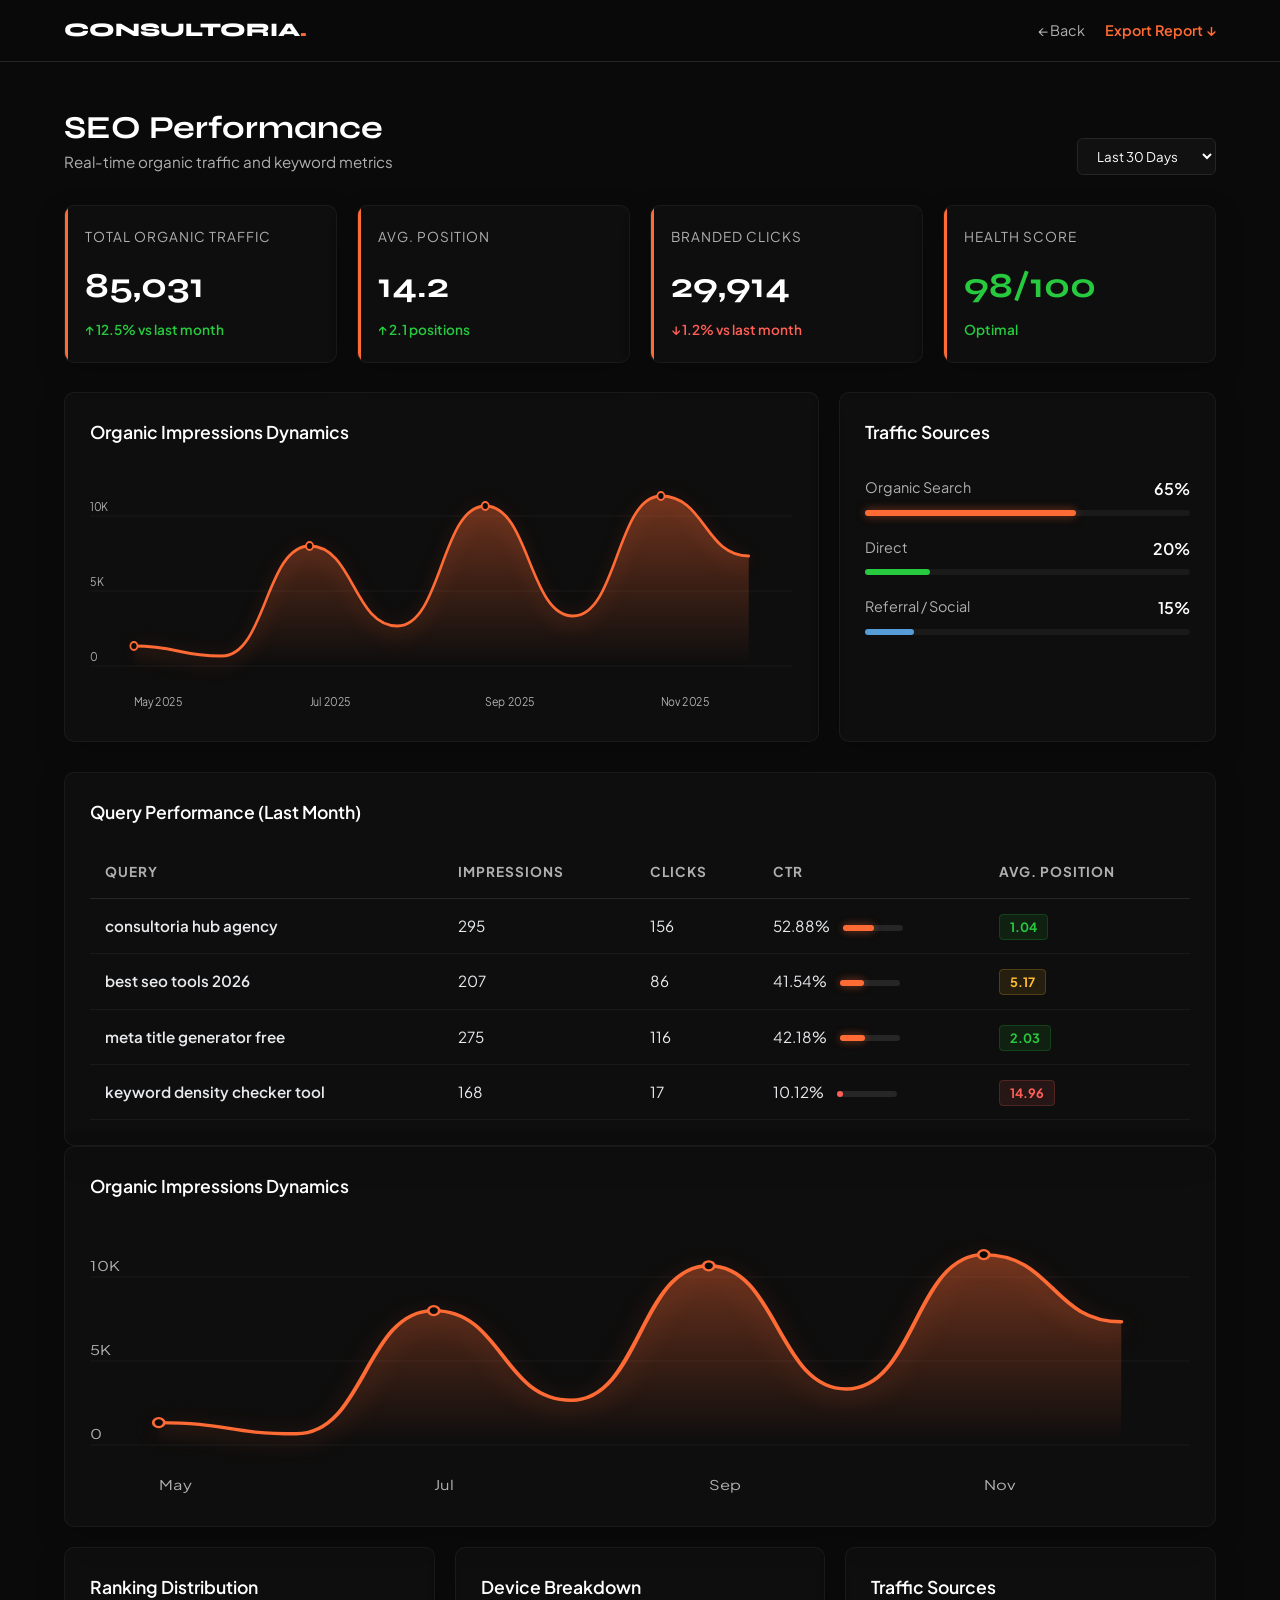
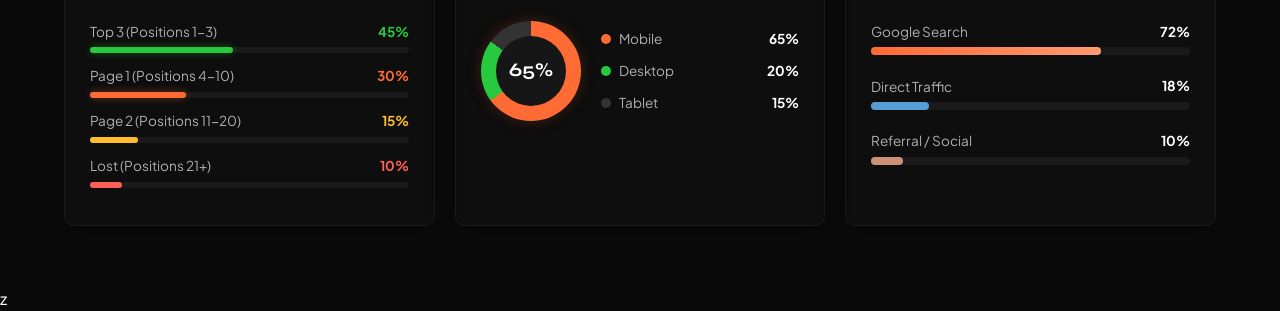
==== public/dashboards/seo-performance/index.html @ 262036cd "1. Cursor Update 2. Dashboard Added" ====
<!DOCTYPE html>
<html lang="en">
<head>
    <meta charset="UTF-8">
    <meta name="viewport" content="width=device-width, initial-scale=1.0">
    <title>SEO Performance Dashboard | Consultoria Tools</title>
    
    <link rel="preconnect" href="https://fonts.googleapis.com">
    <link rel="preconnect" href="https://fonts.gstatic.com" crossorigin>
    <link href="https://fonts.googleapis.com/css2?family=Plus+Jakarta+Sans:wght@400;500;600;700&family=Syne:wght@600;700;800&display=swap" rel="stylesheet">
    
    <link rel="stylesheet" href="../../css/global.css">
    
    <style>
        body { padding-top: 80px; background-color: var(--bg-dark); }
        
        /* Dashboard Nav Override */
        .tool-nav {
            position: fixed; top: 0; left: 0; width: 100%;
            padding: 15px 5%; background: rgba(10, 10, 10, 0.95);
            border-bottom: 1px solid var(--border-color);
            z-index: 1000; display: flex; justify-content: space-between; align-items: center;
        }
        .tool-nav .logo { font-family: var(--font-heading); font-size: 1.2rem; font-weight: 800; }
        .tool-nav .logo span { color: var(--primary); }
        
        /* Dashboard Layout */
        .dash-container {
            max-width: 1400px; margin: 0 auto; padding: 30px 5%;
        }
        
        .dash-header { display: flex; justify-content: space-between; align-items: flex-end; margin-bottom: 30px; }
        .dash-header h1 { font-size: 2rem; margin-bottom: 5px; }
        .dash-header p { color: var(--text-sec); font-size: 0.95rem; }
        .date-picker { background: rgba(22,22,22,0.6); border: 1px solid var(--border-color); color: var(--text-main); padding: 8px 15px; border-radius: 6px; font-family: var(--font-body); outline: none; }

        /* KPI Cards */
        .kpi-grid { display: grid; grid-template-columns: repeat(4, 1fr); gap: 20px; margin-bottom: 30px; }
        .kpi-card {
            background: rgba(22, 22, 22, 0.4); backdrop-filter: blur(10px);
            border: 1px solid rgba(255,255,255,0.05); border-radius: 10px;
            padding: 20px; box-shadow: 0 10px 30px rgba(0,0,0,0.2);
            position: relative; overflow: hidden;
        }
        .kpi-card::before { content: ''; position: absolute; top: 0; left: 0; width: 3px; height: 100%; background: var(--primary); }
        .kpi-title { color: var(--text-sec); font-size: 0.85rem; text-transform: uppercase; letter-spacing: 1px; margin-bottom: 10px; }
        .kpi-value { font-size: 2.2rem; font-family: var(--font-heading); font-weight: 700; color: #fff; }
        .kpi-trend { font-size: 0.85rem; font-weight: 600; margin-top: 5px; display: inline-block; }
        .trend-up { color: #27c93f; }
        .trend-down { color: #ff5f56; }

        /* Charts Grid */
        .charts-grid { display: grid; grid-template-columns: 2fr 1fr; gap: 20px; margin-bottom: 30px; }
        .dash-panel {
            background: rgba(22, 22, 22, 0.4); backdrop-filter: blur(10px);
            border: 1px solid rgba(255,255,255,0.05); border-radius: 10px;
            padding: 25px; box-shadow: 0 10px 30px rgba(0,0,0,0.2);
        }
        .panel-title { font-size: 1.1rem; font-weight: 600; margin-bottom: 20px; color: #fff; }

        /* Pure CSS/SVG Chart */
        .svg-chart-container { width: 100%; height: 250px; position: relative; }
        .chart-svg { width: 100%; height: 100%; overflow: visible; }
        .chart-area { fill: url(#orangeGradient); animation: fadeIn 2s ease-out; }
        .chart-line { fill: none; stroke: var(--primary); stroke-width: 3; stroke-linecap: round; stroke-linejoin: round; filter: drop-shadow(0 5px 10px rgba(255,107,53,0.4)); }
        .chart-point { fill: #0a0a0a; stroke: var(--primary); stroke-width: 2; transition: all 0.3s; cursor: pointer; }
        .chart-point:hover { fill: var(--primary); r: 6; }
        
        .chart-grid-line { stroke: rgba(255,255,255,0.05); stroke-width: 1; }
        .chart-label { fill: var(--text-sec); font-size: 12px; font-family: var(--font-body); }

        /* Data Table (Inspired by PDF) */
        .table-responsive { overflow-x: auto; }
        .data-table { width: 100%; border-collapse: collapse; text-align: left; }
        .data-table th { padding: 15px; color: var(--text-sec); font-size: 0.85rem; text-transform: uppercase; letter-spacing: 1px; border-bottom: 1px solid rgba(255,255,255,0.1); }
        .data-table td { padding: 15px; border-bottom: 1px solid rgba(255,255,255,0.05); font-size: 0.95rem; color: #E8EAED; }
        .data-table tr:hover td { background: rgba(255,255,255,0.02); }
        
        .query-name { font-weight: 600; color: #fff; }
        .ctr-bar-bg { width: 60px; height: 6px; background: rgba(255,255,255,0.1); border-radius: 10px; display: inline-block; margin-left: 10px; vertical-align: middle; }
        .ctr-bar-fill { height: 100%; background: var(--primary); border-radius: 10px; box-shadow: 0 0 8px rgba(255,107,53,0.5); }
        .pos-badge { padding: 4px 10px; border-radius: 4px; font-size: 0.8rem; font-weight: 700; background: rgba(39, 201, 63, 0.1); color: #27c93f; border: 1px solid rgba(39, 201, 63, 0.2); }

        @keyframes fadeIn { from { opacity: 0; transform: translateY(10px); } to { opacity: 1; transform: translateY(0); } }

        @media (max-width: 1024px) {
            .kpi-grid { grid-template-columns: repeat(2, 1fr); }
            .charts-grid { grid-template-columns: 1fr; }
        }
        @media (max-width: 768px) {
            .kpi-grid { grid-template-columns: 1fr; }
            .dash-header { flex-direction: column; align-items: flex-start; gap: 15px; }
        }

        /* Force instant load for dashboard - Overrides global fade-up */
.fade-up {
    opacity: 1 !important;
    transform: translateY(0) !important;
    animation: none !important;
    transition: none !important;
}
    </style>
</head>
<body>

    <nav class="tool-nav">
        <a href="../../index.html" class="logo">CONSULTORIA<span>.</span></a>
        <div style="display: flex; gap: 20px;">
            <a href="../../index.html" style="color: var(--text-sec); font-size: 0.9rem;">← Back</a>
            <a href="#" style="color: var(--primary); font-size: 0.9rem; font-weight: 600;">Export Report ↓</a>
        </div>
    </nav>

    <div class="dash-container fade-up">
        
        <div class="dash-header">
            <div>
                <h1>SEO Performance</h1>
                <p>Real-time organic traffic and keyword metrics</p>
            </div>
            <select class="date-picker">
                <option>Last 30 Days</option>
                <option>Last 3 Months</option>
                <option>Year to Date</option>
            </select>
        </div>

        <div class="kpi-grid">
            <div class="kpi-card fade-up" style="animation-delay: 0.1s;">
                <div class="kpi-title">Total Organic Traffic</div>
                <div class="kpi-value">85,031</div>
                <div class="kpi-trend trend-up">↑ 12.5% vs last month</div>
            </div>
            <div class="kpi-card fade-up" style="animation-delay: 0.2s;">
                <div class="kpi-title">Avg. Position</div>
                <div class="kpi-value">14.2</div>
                <div class="kpi-trend trend-up">↑ 2.1 positions</div>
            </div>
            <div class="kpi-card fade-up" style="animation-delay: 0.3s;">
                <div class="kpi-title">Branded Clicks</div>
                <div class="kpi-value">29,914</div>
                <div class="kpi-trend trend-down">↓ 1.2% vs last month</div>
            </div>
            <div class="kpi-card fade-up" style="animation-delay: 0.4s;">
                <div class="kpi-title">Health Score</div>
                <div class="kpi-value" style="color: #27c93f;">98/100</div>
                <div class="kpi-trend trend-up">Optimal</div>
            </div>
        </div>

        <div class="charts-grid">
            
            <div class="dash-panel fade-up" style="animation-delay: 0.5s;">
                <div class="panel-title">Organic Impressions Dynamics</div>
                <div class="svg-chart-container">
                    <svg class="chart-svg" viewBox="0 0 800 250" preserveAspectRatio="none">
                        <defs>
                            <linearGradient id="orangeGradient" x1="0" y1="0" x2="0" y2="1">
                                <stop offset="0%" stop-color="rgba(255, 107, 53, 0.4)" />
                                <stop offset="100%" stop-color="rgba(255, 107, 53, 0.0)" />
                            </linearGradient>
                        </defs>
                        
                        <line x1="0" y1="50" x2="800" y2="50" class="chart-grid-line" />
                        <line x1="0" y1="125" x2="800" y2="125" class="chart-grid-line" />
                        <line x1="0" y1="200" x2="800" y2="200" class="chart-grid-line" />
                        
                        <text x="0" y="45" class="chart-label">10K</text>
                        <text x="0" y="120" class="chart-label">5K</text>
                        <text x="0" y="195" class="chart-label">0</text>
                        
                        <text x="50" y="240" class="chart-label">May 2025</text>
                        <text x="250" y="240" class="chart-label">Jul 2025</text>
                        <text x="450" y="240" class="chart-label">Sep 2025</text>
                        <text x="650" y="240" class="chart-label">Nov 2025</text>
                        
                        <path class="chart-area" d="M50,200 L50,180 C100,180 100,190 150,190 C200,190 200,80 250,80 C300,80 300,160 350,160 C400,160 400,40 450,40 C500,40 500,150 550,150 C600,150 600,30 650,30 C700,30 700,90 750,90 L750,200 Z" />
                        <path class="chart-line" d="M50,180 C100,180 100,190 150,190 C200,190 200,80 250,80 C300,80 300,160 350,160 C400,160 400,40 450,40 C500,40 500,150 550,150 C600,150 600,30 650,30 C700,30 700,90 750,90" />
                        
                        <circle cx="50" cy="180" r="4" class="chart-point"><title>May: 1.2K</title></circle>
                        <circle cx="250" cy="80" r="4" class="chart-point"><title>Jul: 6.8K</title></circle>
                        <circle cx="450" cy="40" r="4" class="chart-point"><title>Sep: 9.1K</title></circle>
                        <circle cx="650" cy="30" r="4" class="chart-point"><title>Nov: 9.8K</title></circle>
                    </svg>
                </div>
            </div>

            <div class="dash-panel fade-up" style="animation-delay: 0.6s;">
                <div class="panel-title">Traffic Sources</div>
                <div style="display: flex; flex-direction: column; gap: 20px; margin-top: 30px;">
                    <div>
                        <div style="display: flex; justify-content: space-between; margin-bottom: 8px;">
                            <span style="color: var(--text-sec); font-size: 0.9rem;">Organic Search</span>
                            <span style="font-weight: 600;">65%</span>
                        </div>
                        <div style="width: 100%; height: 6px; background: rgba(255,255,255,0.05); border-radius: 10px;">
                            <div style="width: 65%; height: 100%; background: var(--primary); border-radius: 10px; box-shadow: 0 0 10px rgba(255,107,53,0.5);"></div>
                        </div>
                    </div>
                    <div>
                        <div style="display: flex; justify-content: space-between; margin-bottom: 8px;">
                            <span style="color: var(--text-sec); font-size: 0.9rem;">Direct</span>
                            <span style="font-weight: 600;">20%</span>
                        </div>
                        <div style="width: 100%; height: 6px; background: rgba(255,255,255,0.05); border-radius: 10px;">
                            <div style="width: 20%; height: 100%; background: #27c93f; border-radius: 10px;"></div>
                        </div>
                    </div>
                    <div>
                        <div style="display: flex; justify-content: space-between; margin-bottom: 8px;">
                            <span style="color: var(--text-sec); font-size: 0.9rem;">Referral / Social</span>
                            <span style="font-weight: 600;">15%</span>
                        </div>
                        <div style="width: 100%; height: 6px; background: rgba(255,255,255,0.05); border-radius: 10px;">
                            <div style="width: 15%; height: 100%; background: #569cd6; border-radius: 10px;"></div>
                        </div>
                    </div>
                </div>
            </div>
        </div>

        <div class="dash-panel fade-up" style="animation-delay: 0.7s;">
            <div class="panel-title">Query Performance (Last Month)</div>
            <div class="table-responsive">
                <table class="data-table">
                    <thead>
                        <tr>
                            <th>Query</th>
                            <th>Impressions</th>
                            <th>Clicks</th>
                            <th>CTR</th>
                            <th>Avg. Position</th>
                        </tr>
                    </thead>
                    <tbody>
                        <tr>
                            <td class="query-name">consultoria hub agency</td>
                            <td>295</td>
                            <td>156</td>
                            <td>
                                52.88% 
                                <div class="ctr-bar-bg"><div class="ctr-bar-fill" style="width: 52%;"></div></div>
                            </td>
                            <td><span class="pos-badge">1.04</span></td>
                        </tr>
                        <tr>
                            <td class="query-name">best seo tools 2026</td>
                            <td>207</td>
                            <td>86</td>
                            <td>
                                41.54% 
                                <div class="ctr-bar-bg"><div class="ctr-bar-fill" style="width: 41%;"></div></div>
                            </td>
                            <td><span class="pos-badge" style="color: #ffbd2e; border-color: rgba(255, 189, 46, 0.2); background: rgba(255, 189, 46, 0.1);">5.17</span></td>
                        </tr>
                        <tr>
                            <td class="query-name">meta title generator free</td>
                            <td>275</td>
                            <td>116</td>
                            <td>
                                42.18% 
                                <div class="ctr-bar-bg"><div class="ctr-bar-fill" style="width: 42%;"></div></div>
                            </td>
                            <td><span class="pos-badge">2.03</span></td>
                        </tr>
                        <tr>
                            <td class="query-name">keyword density checker tool</td>
                            <td>168</td>
                            <td>17</td>
                            <td>
                                10.12% 
                                <div class="ctr-bar-bg"><div class="ctr-bar-fill" style="width: 10%; background: #ff5f56; box-shadow: none;"></div></div>
                            </td>
                            <td><span class="pos-badge" style="color: #ff5f56; border-color: rgba(255, 95, 86, 0.2); background: rgba(255, 95, 86, 0.1);">14.96</span></td>
                        </tr>
                    </tbody>
                </table>
            </div>
        </div>

<div class="dash-panel" style="margin-bottom: 20px;">
            <div class="panel-title">Organic Impressions Dynamics</div>
            <div class="svg-chart-container" style="height: 280px;">
                <svg class="chart-svg" viewBox="0 0 800 250" preserveAspectRatio="none">
                    <defs>
                        <linearGradient id="orangeGradient" x1="0" y1="0" x2="0" y2="1">
                            <stop offset="0%" stop-color="rgba(255, 107, 53, 0.4)" />
                            <stop offset="100%" stop-color="rgba(255, 107, 53, 0.0)" />
                        </linearGradient>
                    </defs>
                    
                    <line x1="0" y1="50" x2="800" y2="50" class="chart-grid-line" />
                    <line x1="0" y1="125" x2="800" y2="125" class="chart-grid-line" />
                    <line x1="0" y1="200" x2="800" y2="200" class="chart-grid-line" />
                    
                    <text x="0" y="45" class="chart-label">10K</text>
                    <text x="0" y="120" class="chart-label">5K</text>
                    <text x="0" y="195" class="chart-label">0</text>
                    
                    <text x="50" y="240" class="chart-label">May</text>
                    <text x="250" y="240" class="chart-label">Jul</text>
                    <text x="450" y="240" class="chart-label">Sep</text>
                    <text x="650" y="240" class="chart-label">Nov</text>
                    
                    <path class="chart-area" d="M50,200 L50,180 C100,180 100,190 150,190 C200,190 200,80 250,80 C300,80 300,160 350,160 C400,160 400,40 450,40 C500,40 500,150 550,150 C600,150 600,30 650,30 C700,30 700,90 750,90 L750,200 Z" />
                    <path class="chart-line" d="M50,180 C100,180 100,190 150,190 C200,190 200,80 250,80 C300,80 300,160 350,160 C400,160 400,40 450,40 C500,40 500,150 550,150 C600,150 600,30 650,30 C700,30 700,90 750,90" />
                    
                    <circle cx="50" cy="180" r="4" class="chart-point"></circle>
                    <circle cx="250" cy="80" r="4" class="chart-point"></circle>
                    <circle cx="450" cy="40" r="4" class="chart-point"></circle>
                    <circle cx="650" cy="30" r="4" class="chart-point"></circle>
                </svg>
            </div>
        </div>

        <style>
            .sub-charts-grid { display: grid; grid-template-columns: repeat(3, 1fr); gap: 20px; margin-bottom: 30px; }
            
            /* CSS Donut Chart */
            .donut-container { display: flex; align-items: center; gap: 20px; margin-top: 15px; }
            .donut-chart { width: 100px; height: 100px; border-radius: 50%; background: conic-gradient(var(--primary) 0% 65%, #27c93f 65% 85%, #333 85% 100%); position: relative; display: flex; justify-content: center; align-items: center; box-shadow: 0 0 15px rgba(255,107,53,0.2); }
            .donut-hole { width: 70px; height: 70px; border-radius: 50%; background: #161616; display: flex; align-items: center; justify-content: center; font-weight: bold; font-family: var(--font-heading); font-size: 1.2rem; }
            .donut-legend { display: flex; flex-direction: column; gap: 10px; flex: 1; }
            .legend-item { display: flex; justify-content: space-between; font-size: 0.85rem; color: var(--text-sec); }
            .legend-dot { width: 10px; height: 10px; border-radius: 50%; display: inline-block; margin-right: 8px; }

            /* Simple Bar Chart */
            .bar-row { margin-bottom: 12px; }
            .bar-label { display: flex; justify-content: space-between; font-size: 0.85rem; margin-bottom: 5px; color: var(--text-sec); }
            .bar-bg { width: 100%; height: 6px; background: rgba(255,255,255,0.05); border-radius: 10px; }
            .bar-fill { height: 100%; border-radius: 10px; }
            
            @media (max-width: 968px) { .sub-charts-grid { grid-template-columns: 1fr; } }
        </style>

        <div class="sub-charts-grid">
            
            <div class="dash-panel">
                <div class="panel-title">Ranking Distribution</div>
                <div style="margin-top: 20px;">
                    <div class="bar-row">
                        <div class="bar-label"><span>Top 3 (Positions 1-3)</span><span style="color: #27c93f; font-weight: bold;">45%</span></div>
                        <div class="bar-bg"><div class="bar-fill" style="width: 45%; background: #27c93f; box-shadow: 0 0 8px rgba(39, 201, 63, 0.4);"></div></div>
                    </div>
                    <div class="bar-row">
                        <div class="bar-label"><span>Page 1 (Positions 4-10)</span><span style="color: var(--primary); font-weight: bold;">30%</span></div>
                        <div class="bar-bg"><div class="bar-fill" style="width: 30%; background: var(--primary); box-shadow: 0 0 8px rgba(255, 107, 53, 0.4);"></div></div>
                    </div>
                    <div class="bar-row">
                        <div class="bar-label"><span>Page 2 (Positions 11-20)</span><span style="color: #ffbd2e; font-weight: bold;">15%</span></div>
                        <div class="bar-bg"><div class="bar-fill" style="width: 15%; background: #ffbd2e;"></div></div>
                    </div>
                    <div class="bar-row">
                        <div class="bar-label"><span>Lost (Positions 21+)</span><span style="color: #ff5f56; font-weight: bold;">10%</span></div>
                        <div class="bar-bg"><div class="bar-fill" style="width: 10%; background: #ff5f56;"></div></div>
                    </div>
                </div>
            </div>

            <div class="dash-panel">
                <div class="panel-title">Device Breakdown</div>
                <div class="donut-container">
                    <div class="donut-chart">
                        <div class="donut-hole">65%</div>
                    </div>
                    <div class="donut-legend">
                        <div class="legend-item">
                            <span><span class="legend-dot" style="background: var(--primary);"></span>Mobile</span>
                            <span style="font-weight: bold; color: #fff;">65%</span>
                        </div>
                        <div class="legend-item">
                            <span><span class="legend-dot" style="background: #27c93f;"></span>Desktop</span>
                            <span style="font-weight: bold; color: #fff;">20%</span>
                        </div>
                        <div class="legend-item">
                            <span><span class="legend-dot" style="background: #333;"></span>Tablet</span>
                            <span style="font-weight: bold; color: #fff;">15%</span>
                        </div>
                    </div>
                </div>
            </div>

            <div class="dash-panel">
                <div class="panel-title">Traffic Sources</div>
                <div style="margin-top: 20px;">
                    <div class="bar-row" style="margin-bottom: 20px;">
                        <div class="bar-label"><span>Google Search</span><span style="color: #fff; font-weight: bold;">72%</span></div>
                        <div class="bar-bg" style="height: 8px;"><div class="bar-fill" style="width: 72%; background: linear-gradient(90deg, #FF6B35, #ff9b71);"></div></div>
                    </div>
                    <div class="bar-row" style="margin-bottom: 20px;">
                        <div class="bar-label"><span>Direct Traffic</span><span style="color: #fff; font-weight: bold;">18%</span></div>
                        <div class="bar-bg" style="height: 8px;"><div class="bar-fill" style="width: 18%; background: #569cd6;"></div></div>
                    </div>
                    <div class="bar-row">
                        <div class="bar-label"><span>Referral / Social</span><span style="color: #fff; font-weight: bold;">10%</span></div>
                        <div class="bar-bg" style="height: 8px;"><div class="bar-fill" style="width: 10%; background: #ce9178;"></div></div>
                    </div>
                </div>
            </div>

        </div>

    </div>
z
    <script src="js/main.js"></script>
    <script src="js/typing.js"></script>
    <script src="js/animations.js"></script>

</body>
</html>
---- public/css/global.css ----
/* --- PREMIUM NEON TRAIL CURSOR (BULLETPROOF) --- */

/* Force hide default cursor EVERYWHERE */
* {
    cursor: none !important;
}

/* Main Cursor Dot - Unbeatable Z-Index */
.cursor-dot {
    width: 8px;
    height: 8px;
    background-color: var(--primary);
    border-radius: 50%;
    position: fixed;
    pointer-events: none;
    z-index: 999999 !important; /* Always on top of everything */
    transform: translate(-50%, -50%);
    box-shadow: 0 0 10px var(--primary), 0 0 20px var(--primary);
    transition: width 0.2s, height 0.2s;
}

/* Trail Container */
.cursor-trail-container {
    position: fixed;
    top: 0;
    left: 0;
    width: 100vw;
    height: 100vh;
    pointer-events: none;
    z-index: 999998 !important; /* Just below main dot */
    overflow: hidden; /* Prevents scrollbar glitches */
}

.trail-ring {
    position: absolute;
    width: 10px;
    height: 10px;
    border: 2px solid var(--primary);
    border-radius: 50%;
    pointer-events: none;
    transform: translate(-50%, -50%) scale(1);
    opacity: 1;
    animation: ringExplodeFade 0.6s ease-out forwards;
}

.cursor-dot.hovering {
    width: 20px;
    height: 20px;
    background-color: rgba(255, 107, 53, 0.2);
    border: 2px solid var(--primary);
}

@keyframes ringExplodeFade {
    0% { transform: translate(-50%, -50%) scale(1); opacity: 1; border-width: 2px; }
    100% { transform: translate(-50%, -50%) scale(3); opacity: 0; border-width: 1px; }
}

/* Animation: Expands and Fades out */
@keyframes ringExplodeFade {
    0% {
        transform: translate(-50%, -50%) scale(1);
        opacity: 1;
        border-width: 2px;
    }
    100% {
        transform: translate(-50%, -50%) scale(3); /* Expands 3x */
        opacity: 0; /* Vanishes */
        border-width: 1px;
    }
}

/* --- CSS VARIABLES (Design System) --- */
:root {
    --primary: #FF6B35;
    --bg-dark: #0A0A0A;
    --card-bg: #161616;
    --border-color: #262626;
    --text-main: #FFFFFF;
    --text-sec: #B0B0B0;
    
    --font-heading: 'Syne', sans-serif;
    --font-body: 'Plus Jakarta Sans', sans-serif;
    
    --transition-smooth: all 0.3s cubic-bezier(0.25, 0.8, 0.25, 1);
}

/* --- RESET & BASE --- */
* {
    margin: 0;
    padding: 0;
    box-sizing: border-box;
}

body {
    background-color: var(--bg-dark);
    color: var(--text-main);
    font-family: var(--font-body);
    line-height: 1.6;
    -webkit-font-smoothing: antialiased;
    overflow-x: hidden;
}

h1, h2, h3, h4, h5, h6 {
    font-family: var(--font-heading);
    font-weight: 700;
    line-height: 1.1;
}

a {
    text-decoration: none;
    color: inherit;
}

/* --- GLOBAL COMPONENTS --- */
.btn {
    display: inline-flex;
    align-items: center;
    justify-content: center;
    padding: 10px 24px;
    border-radius: 6px;
    font-weight: 600;
    font-size: 0.95rem;
    transition: var(--transition-smooth);
    cursor: pointer;
    border: 1px solid transparent;
}

.btn-large {
    padding: 14px 32px;
    font-size: 1rem;
}

.btn-primary {
    background-color: var(--primary);
    color: var(--text-main);
}

.btn-primary:hover {
    background-color: #e55a2b;
    transform: translateY(-2px);
    box-shadow: 0 8px 20px rgba(255, 107, 53, 0.25);
}

.btn-secondary {
    background-color: transparent;
    color: var(--text-main);
    border-color: var(--border-color);
}

.btn-secondary:hover {
    background-color: var(--card-bg);
    border-color: var(--text-sec);
}

/* --- UTILITIES & SCROLL ANIMATIONS --- */
.fade-up {
    opacity: 0;
    transform: translateY(30px);
    transition: opacity 0.8s cubic-bezier(0.16, 1, 0.3, 1), transform 0.8s cubic-bezier(0.16, 1, 0.3, 1);
    will-change: opacity, transform; /* Boosts Performance */
}

/* Ye class animations.js add karega jab element screen par aayega */
.fade-up.show-element {
    opacity: 1;
    transform: translateY(0);
}
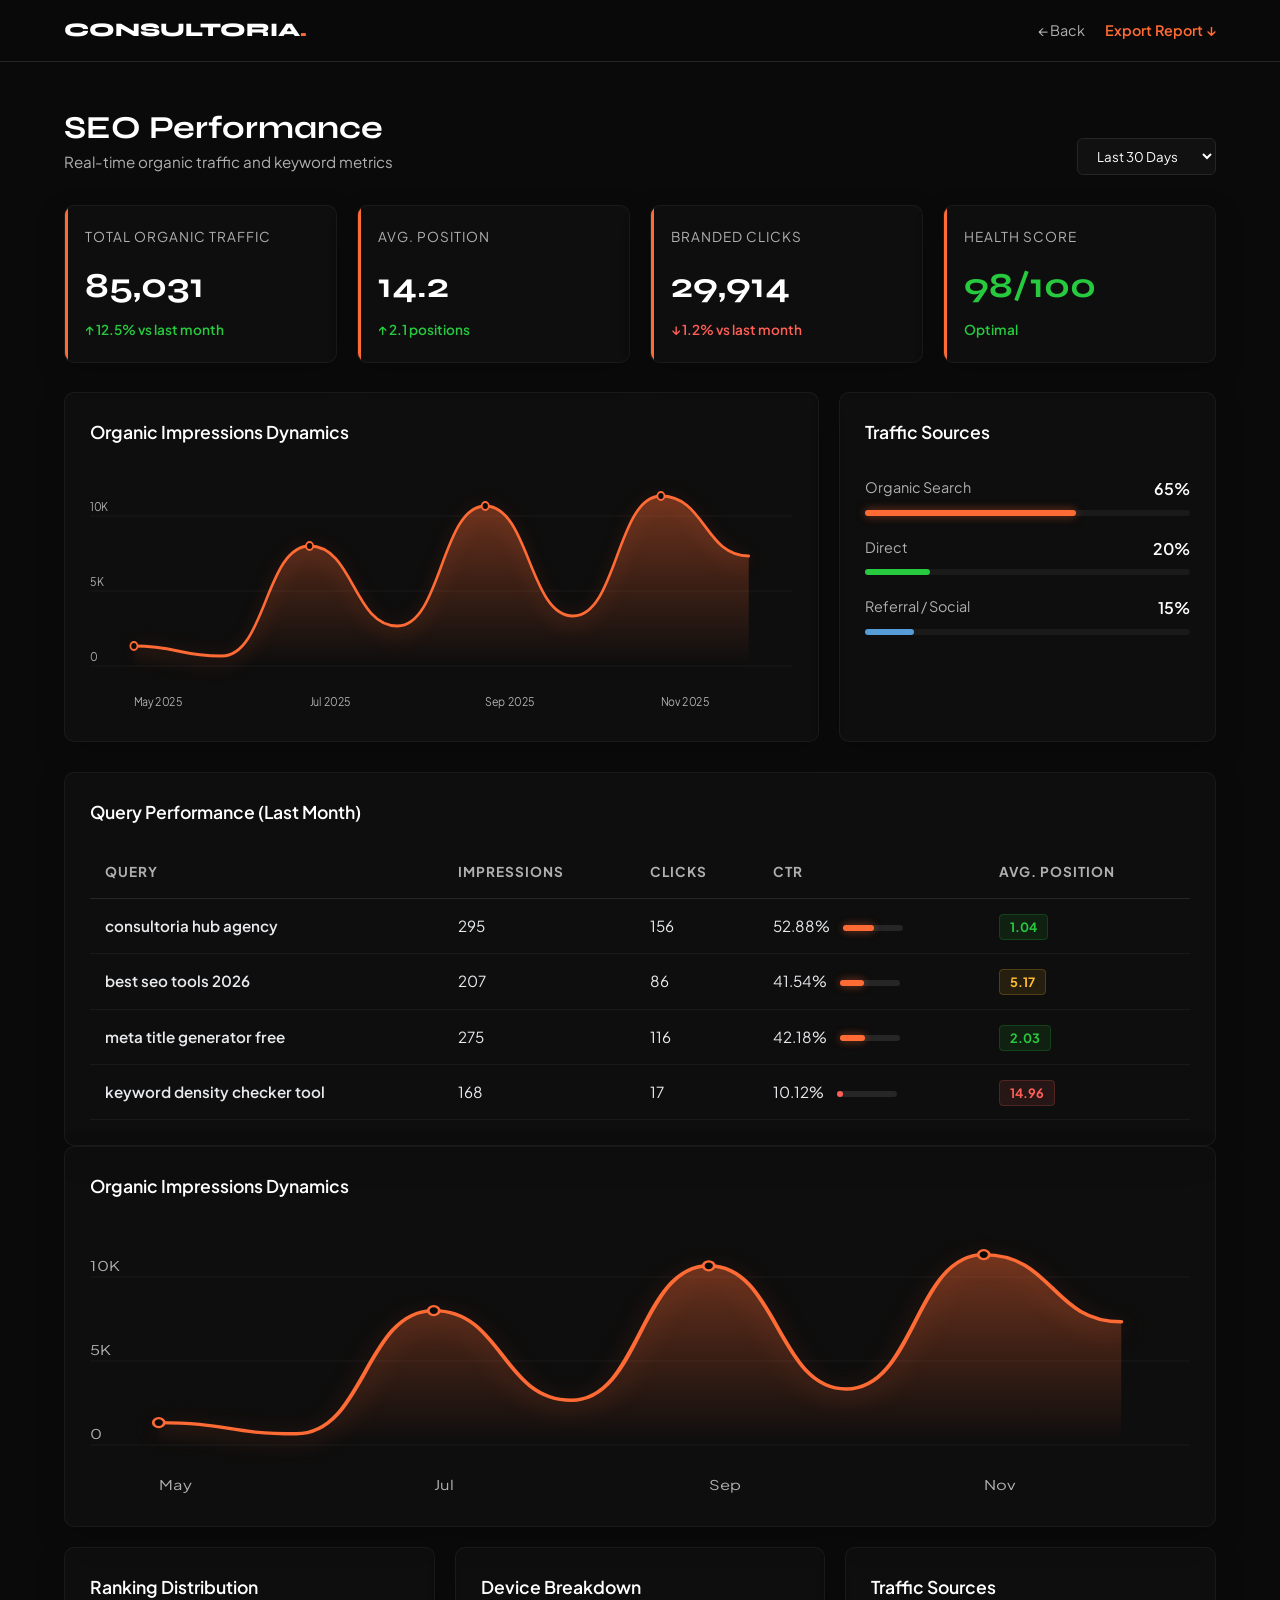
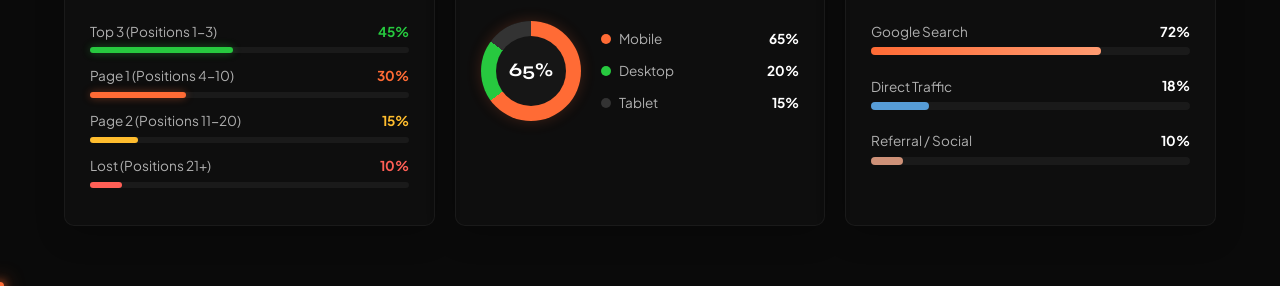
==== commit 10ddcc76: "1.All Files Linked Properly 2.Cursor Working" ====
--- a/public/dashboards/seo-performance/index.html
+++ b/public/dashboards/seo-performance/index.html
@@ -401,10 +401,14 @@
         </div>
 
     </div>
-z
-    <script src="js/main.js"></script>
-    <script src="js/typing.js"></script>
-    <script src="js/animations.js"></script>
+
+<!-- Cursor -->
+<div class="cursor  -dot"></div>
+<div class="cursor-trail-container" id="trailContainer"></div>
+<!-- Cursor End -->
+
+<script src="../../js/main.js"></script>
+<script src="../../js/animations.js"></script>
 
 </body>
 </html>
